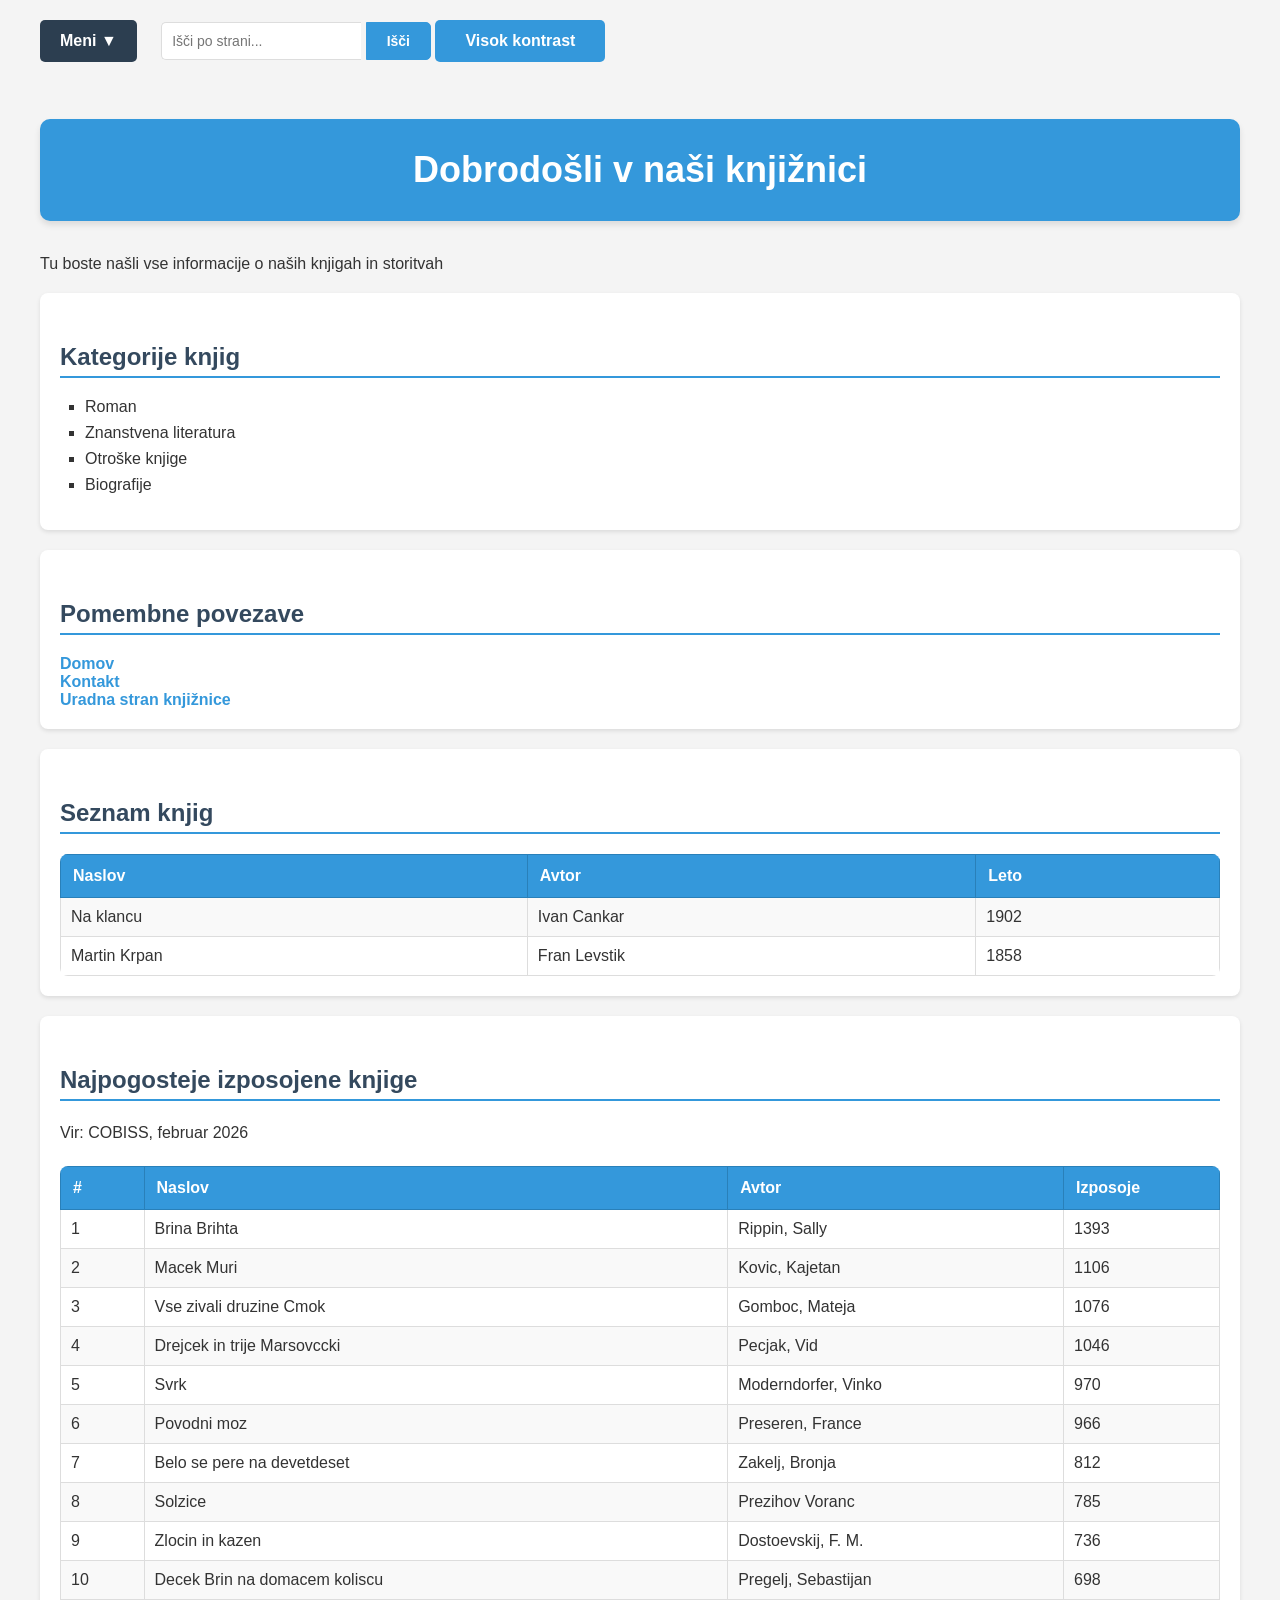
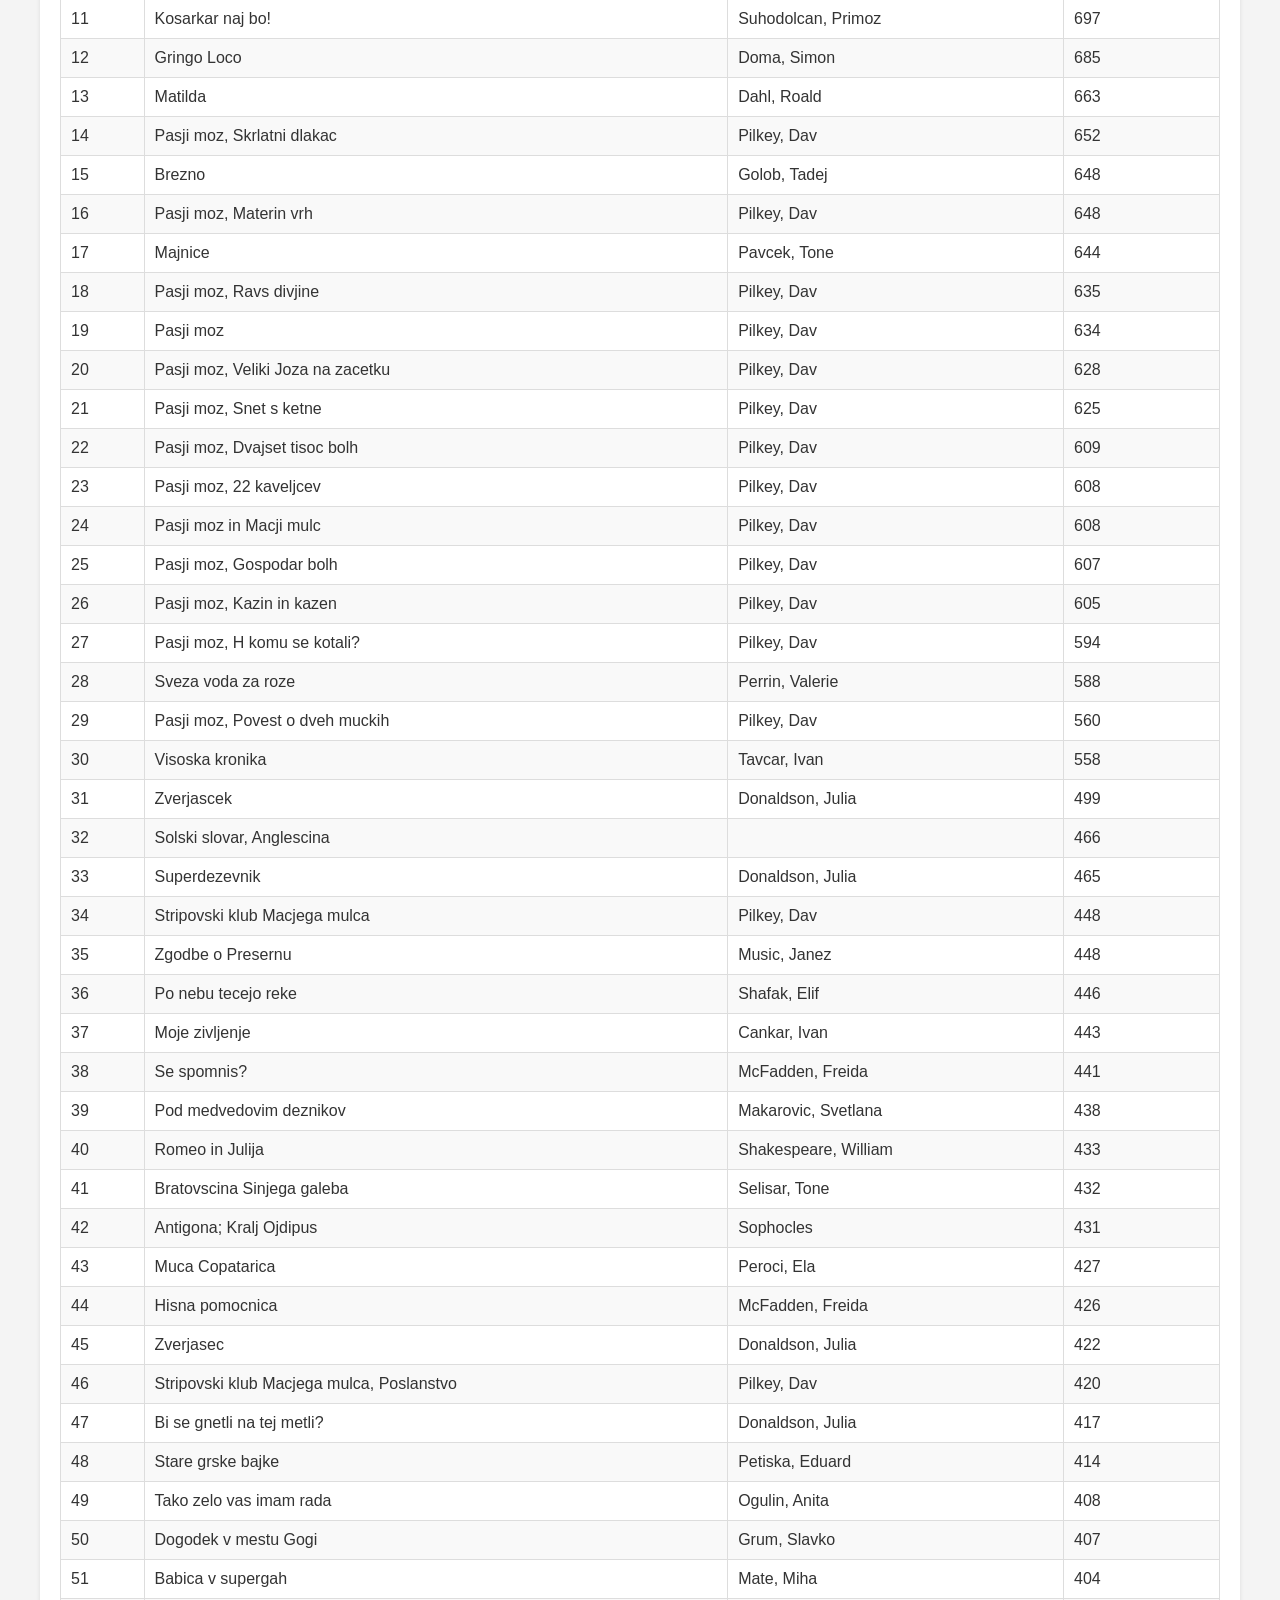
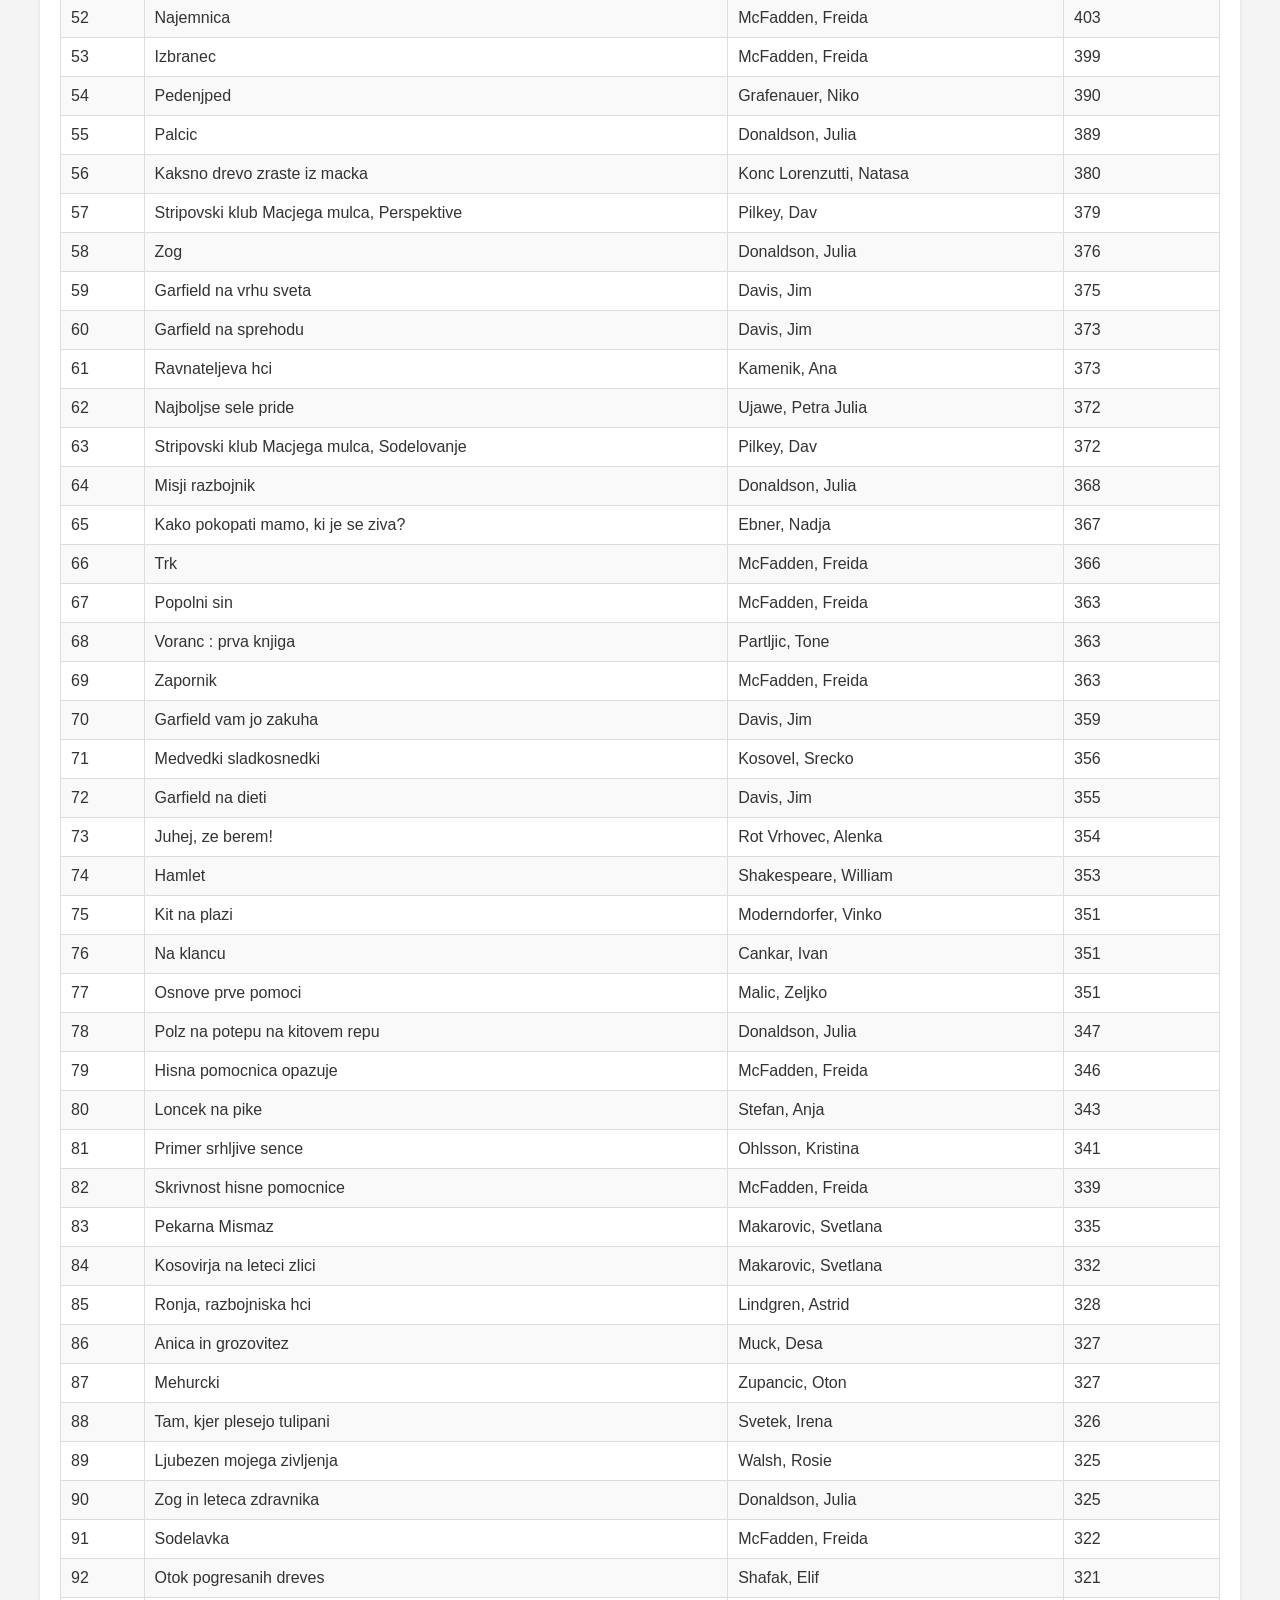
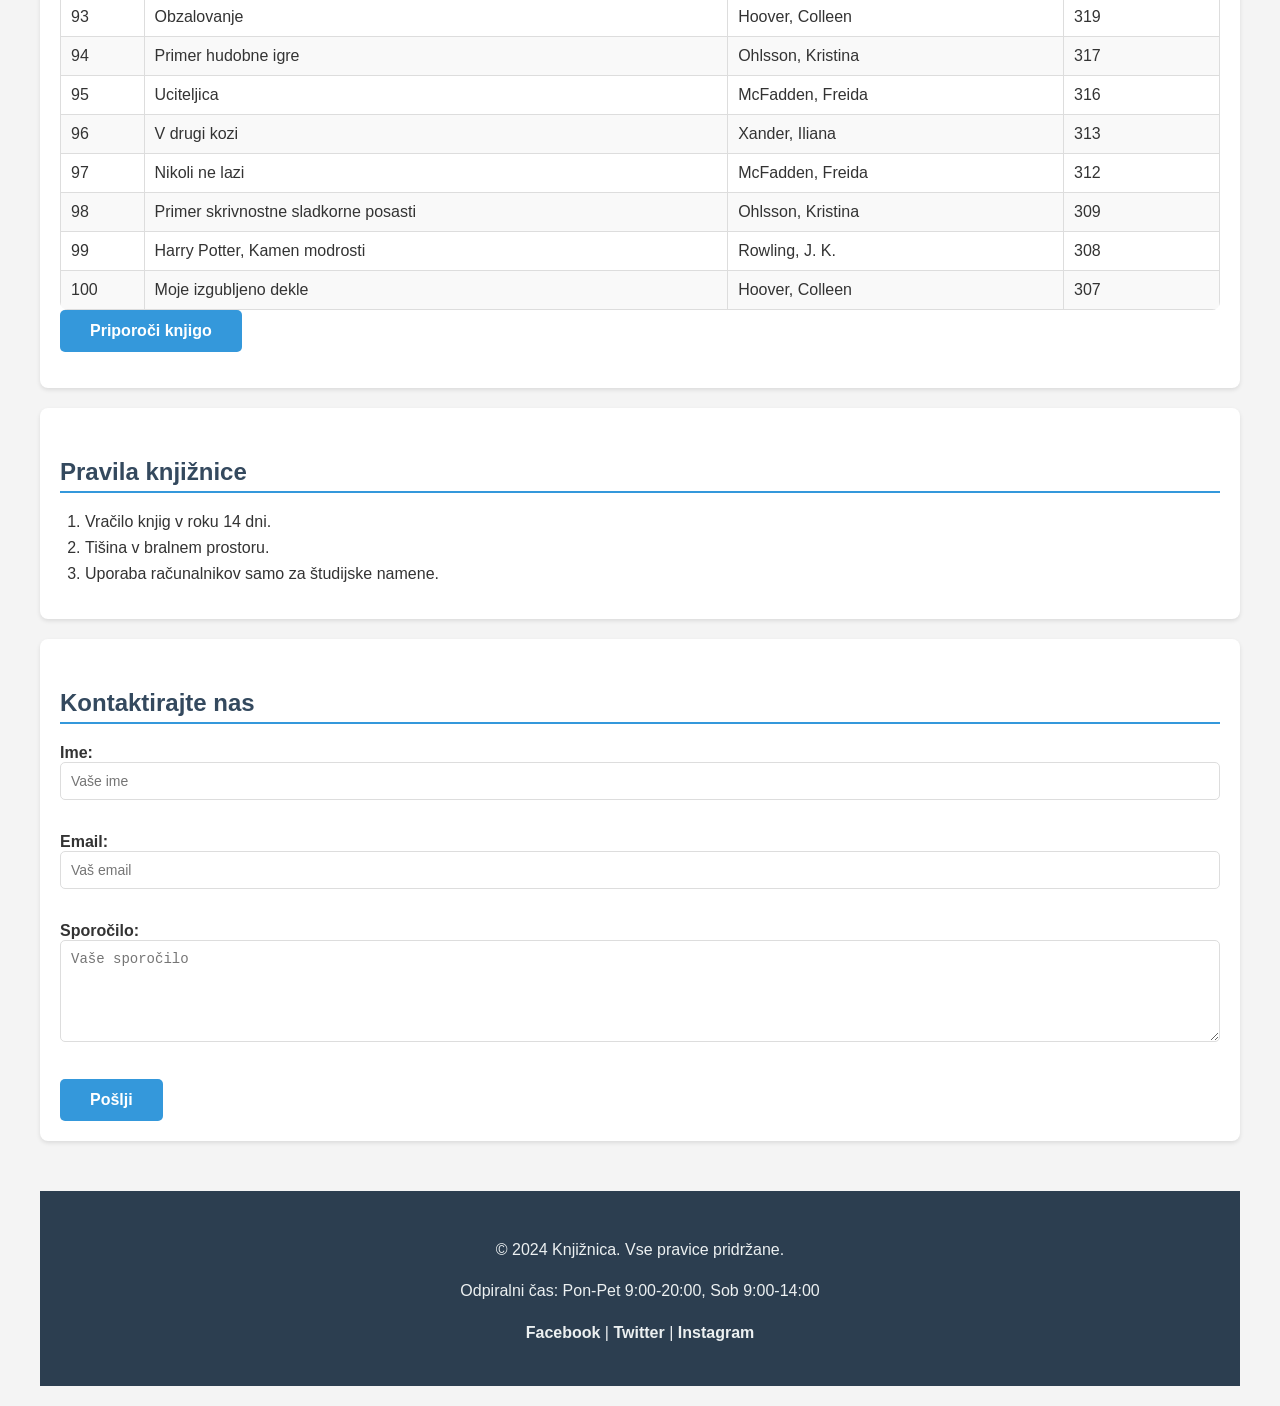
==== wbSample00/index.html @ 74e5d6a6 "ok" ====
<!DOCTYPE html>
<html lang="sl">
<head>
    <meta charset="UTF-8">
    <title>Knjižnica</title>
    <link rel="stylesheet" href="styles.css">
    <meta name="viewport" content="width=device-width, initial-scale=1.0">
</head>
<body>
    <nav class="dropdown-menu">
        <div class="menu-button">Meni ▼</div>
        <ul class="dropdown-content">
            <li><a href="index.html">Domov</a></li>
            <li><a href="#kategorije">Kategorije</a></li>
            <li><a href="#seznam">Seznam knjig</a></li>
            <li><a href="#kontakt">Kontakt</a></li>
        </ul>
    </nav>

    <div class="search-container">
        <input type="text" id="searchInput" placeholder="Išči po strani...">
        <button id="searchButton">Išči</button>
        <button id="contrastBtn">Visok kontrast</button>
    </div>

    <h1 class="header">Dobrodošli v naši knjižnici</h1>
    <p>Tu boste našli vse informacije o naših knjigah in storitvah</p>

    <div class="section" id="kategorije">
        <h2>Kategorije knjig</h2>
        <ul>
            <li>Roman</li>
            <li>Znanstvena literatura</li>
            <li>Otroške knjige</li>
            <li>Biografije</li>
        </ul>
    </div>

    <div class="section">
        <h2>Pomembne povezave</h2>
        <a href="index.html">Domov</a><br>
        <a href="kontakt.html">Kontakt</a><br>
        <a href="https://www.knjiznica.si" target="_blank">Uradna stran knjižnice</a>
    </div>

    <div class="section" id="seznam">
        <h2>Seznam knjig</h2>
        <table>
            <tr>
                <th>Naslov</th>
                <th>Avtor</th>
                <th>Leto</th>
            </tr>
            <tr>
                <td>Na klancu</td>
                <td>Ivan Cankar</td>
                <td>1902</td>
            </tr>
            <tr>
                <td>Martin Krpan</td>
                <td>Fran Levstik</td>
                <td>1858</td>
            </tr>
        </table>
    </div>

    <div class="section">
        <h2>Najpogosteje izposojene knjige</h2>
        <p>Vir: COBISS, februar 2026</p> <!-- NOVO: Vaja 26 - začetek-->
        <table id="cobissTable">
            <thead>
                <tr>
                    <th>#</th>
                    <th>Naslov</th>
                    <th>Avtor</th>
                    <th>Izposoje</th>
                </tr>
            </thead>
            <tbody id="cobissBody"><!-- JS bo vstavil vrstice -->
            </tbody>
        </table> <!-- NOVO: Vaja 26 - konec-->
        <button id="recommendBtn">Priporoči knjigo</button>
        <p id="recommendation"></p>
    </div>

    <div class="section">
        <h2>Pravila knjižnice</h2>
        <ol>
            <li>Vračilo knjig v roku 14 dni.</li>
            <li>Tišina v bralnem prostoru.</li>
            <li>Uporaba računalnikov samo za študijske namene.</li>
        </ol>
    </div>

    <div class="section" id="kontakt">
        <h2>Kontaktirajte nas</h2>
        <form>
            <label for="name">Ime:</label><br>
            <input type="text" id="name" name="name" placeholder="Vaše ime"><br><br>
            <label for="email">Email:</label><br>
            <input type="email" id="email" name="email" placeholder="Vaš email"><br><br>
            <label for="message">Sporočilo:</label><br>
            <textarea id="message" name="message" rows="5" placeholder="Vaše sporočilo"></textarea><br><br>
            <button type="submit">Pošlji</button>
        </form>
    </div>

    <footer>
        <p>© 2024 Knjižnica. Vse pravice pridržane.</p>
        <p>Odpiralni čas: Pon-Pet 9:00-20:00, Sob 9:00-14:00</p>
        <p>
            <a href="#">Facebook</a> |
            <a href="#">Twitter</a> |
            <a href="#">Instagram</a>
        </p>
    </footer>

    <button id="topBtn">↑ Na vrh</button>

    <script>
        const menuButton = document.querySelector('.menu-button');
        const dropdownContent = document.querySelector('.dropdown-content');

        menuButton.addEventListener('click', function(event) {
            event.stopPropagation();
            dropdownContent.classList.toggle('show');
        });

        document.addEventListener('click', function(event) {
            if (!dropdownContent.contains(event.target) && !menuButton.contains(event.target)) {
                dropdownContent.classList.remove('show');
            }
        });

        document.querySelectorAll('.dropdown-content a').forEach(link => {
            link.addEventListener('click', () => {
                dropdownContent.classList.remove('show');
            });
        });
    </script>

    <script src="script.js"></script>
    <script src="cobiss.js"></script>
    <script src="knjiznica.js"></script>
</body>
</html>
---- wbSample00/styles.css ----
body {
    background-color: #f4f4f4;
    font-family: Arial, sans-serif;
    color: #333;
    margin: 0;
    padding: 20px;
    max-width: 1200px;
    margin: 0 auto;
}
h1 {
    color: #2c3e50;
    font-size: 36px;
    text-align: center;
    margin-bottom: 10px;
}
h2 {
    color: #34495e;
    font-size: 24px;
    border-bottom: 2px solid #3498db;
    padding-bottom: 5px;
    margin-top: 30px;
}
p {
    line-height: 1.6;
    font-size: 16px;
}
ul {
    list-style-type: square;
    padding-left: 25px;
}
li {
    margin-bottom: 8px;
    font-size: 16px;
}
ol {
    padding-left: 25px;
}
a {
    color: #3498db;
    text-decoration: none;
    font-weight: bold;
    transition: color 0.3s ease;
}
a:visited {
    color: #9b59b6;
}
a:hover {
    color: #e74c3c;
    text-decoration: underline;
}
a:active {
    color: #c0392b;
}
table {
    width: 100%;
    border-collapse: collapse;
    margin-top: 20px;
    border-radius: 8px;
    overflow: hidden;
}
th {
    background-color: #3498db;
    color: white;
    padding: 12px;
    text-align: left;
    border: 1px solid #2980b9;
}
td {
    padding: 10px;
    border: 1px solid #ddd;
}
tr:nth-child(even) {
    background-color: #f9f9f9;
}
tr:hover {
    background-color: #e8f4f8;
}
.header {
    background-color: #3498db;
    color: white;
    padding: 30px;
    border-radius: 10px;
    box-shadow: 0 4px 6px rgba(0, 0, 0, 0.1);
    margin-bottom: 30px;
}
.section {
    background-color: white;
    padding: 20px;
    margin-bottom: 20px;
    border-radius: 8px;
    box-shadow: 0 2px 4px rgba(0, 0, 0, 0.1);
}
/* Media Queries za odzivnost */
@media (max-width: 768px) {
body {
    padding: 10px;
}

.header {
    padding: 20px;
}

h1 {
    font-size: 28px;
}

table {
    font-size: 14px;
}

th, td {
    padding: 8px;
}
}
@media (max-width: 480px) {
h1 {
    font-size: 24px;
}

h2 {
    font-size: 20px;
}

table {
    font-size: 12px;
}

th, td {
    padding: 6px;
}

.section {
    padding: 15px;
}
}
.dropdown-menu {
    position: relative;
    display: inline-block;
    margin-bottom: 20px;
}
.menu-button {
    background-color: #2c3e50;
    color: white;
    padding: 12px 20px;
    cursor: pointer;
    border-radius: 5px;
    font-weight: bold;
}
.dropdown-content {
    display: none; /* Privzeto skrito */
    position: absolute;
    background-color: white;
    min-width: 200px;
    box-shadow: 0px 8px 16px 0px rgba(0,0,0,0.2);
    z-index: 1;
    list-style: none; /* Odstrani privzete oznake seznama */
    padding: 0;
    margin: 0;
    border-radius: 5px;
    margin-top: 5px
}
.dropdown-content li {
    border-bottom: 1px solid #ddd;
}
.dropdown-content a {
    display: block;
    padding: 12px 16px;
    color: #333;
    text-decoration: none; /* Odstrani podčrtaj */
}
.dropdown-content a:hover {
    background-color: #f1f1f1;
}
.dropdown-content.show {
    display: block;
}
input, textarea {
    width: 100%;
    padding: 10px;
    border: 1px solid #ddd;
    border-radius: 5px;
    font-size: 14px;
    margin-bottom: 15px;
    box-sizing: border-box;
}
button {
    background-color: #3498db;
    color: white;
    padding: 12px 30px;
    border: none;
    border-radius: 5px;
    font-size: 16px;
    font-weight: bold;
    cursor: pointer;
    transition: 0.3s;
}
button:hover {
    background-color: #2980b9;
}
label {
    font-weight: bold;
}
footer {
    background-color: #2c3e50;
    color: #ecf0f1;
    padding: 30px;
    text-align: center;
    margin-top: 50px;
}
footer p {
    margin-bottom: 10px;
}
footer a {
    color: #ecf0f1;
    text-decoration: none;
}
footer a:hover {
    color: #f1c40f;
}
.search-container {
    display: inline-block;
    margin-bottom: 20px;
    margin-left: 20px;
    vertical-align: top;
}
#searchInput {
    padding: 10px;
    border: 1px solid #ddd;
    border-radius: 5px 0 0 5px;
    font-size: 14px;
    width: 200px;
    border-right: none;
    outline: none;
}
#searchButton {
    background-color: #3498db;
    color: white;
    padding: 10px 20px;
    border: 1px solid #3498db;
    border-radius: 0 5px 5px 0;
    cursor: pointer;
    font-size: 14px;
    transition: 0.3s;
}
#searchButton:hover {
    background-color: #2980b9;
}
.highlight {
    background-color: yellow;
    font-weight: bold;
    padding: 2px;
}
/* NOVO: vaja 24 - Gumb Na vrh */
#topBtn {
    display:none;
    position: fixed;
    bottom: 30px;
    right: 30px;
    z-index: 99;
    background-color: #3498db;
    color: white;
    border: none;
    border-radius: 50%;
    width: 100px;
    height: 100px;
    font-size: 20px;
    cursor: pointer;
}
.high-contrast {
    background-color: #000;
    color: #fff;
}
.high-contrast a {
    color: #ff0;
}
.high-contrast button {
    background-color: #fff;
    color: #000;
}
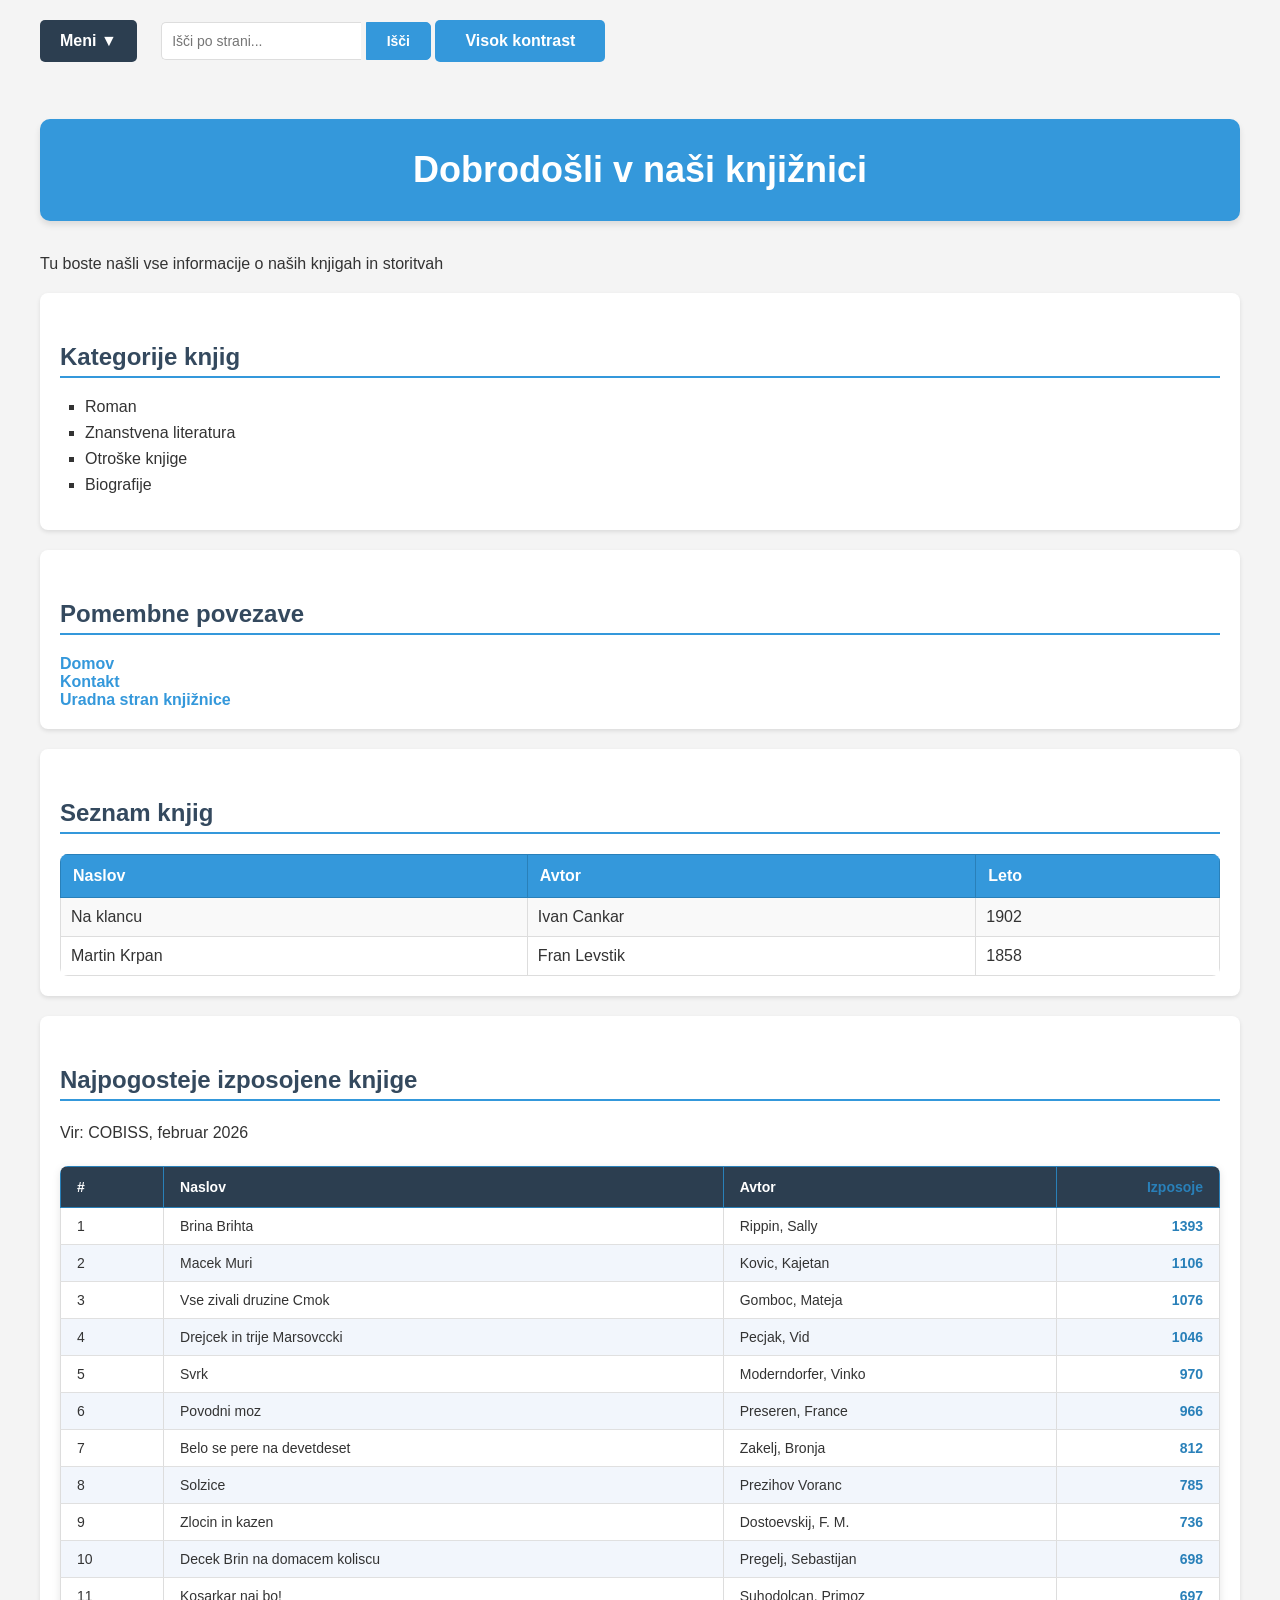
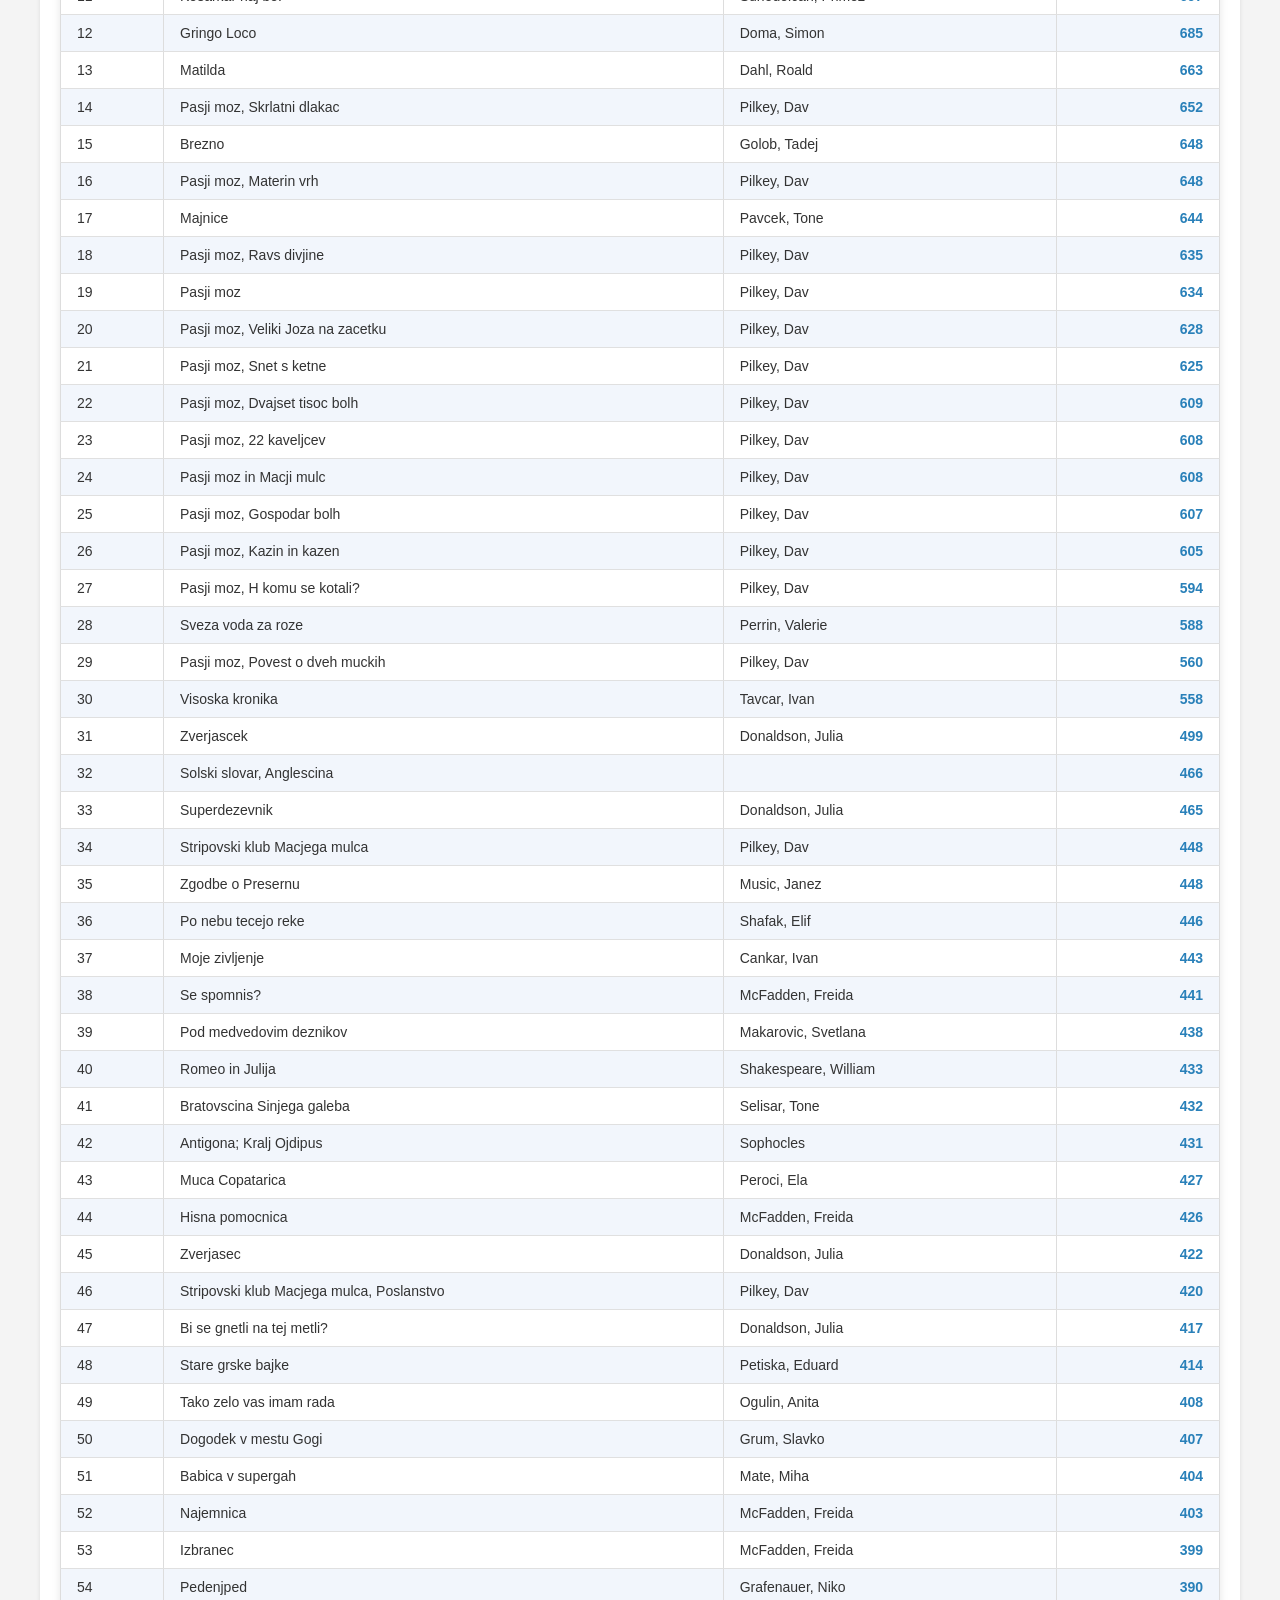
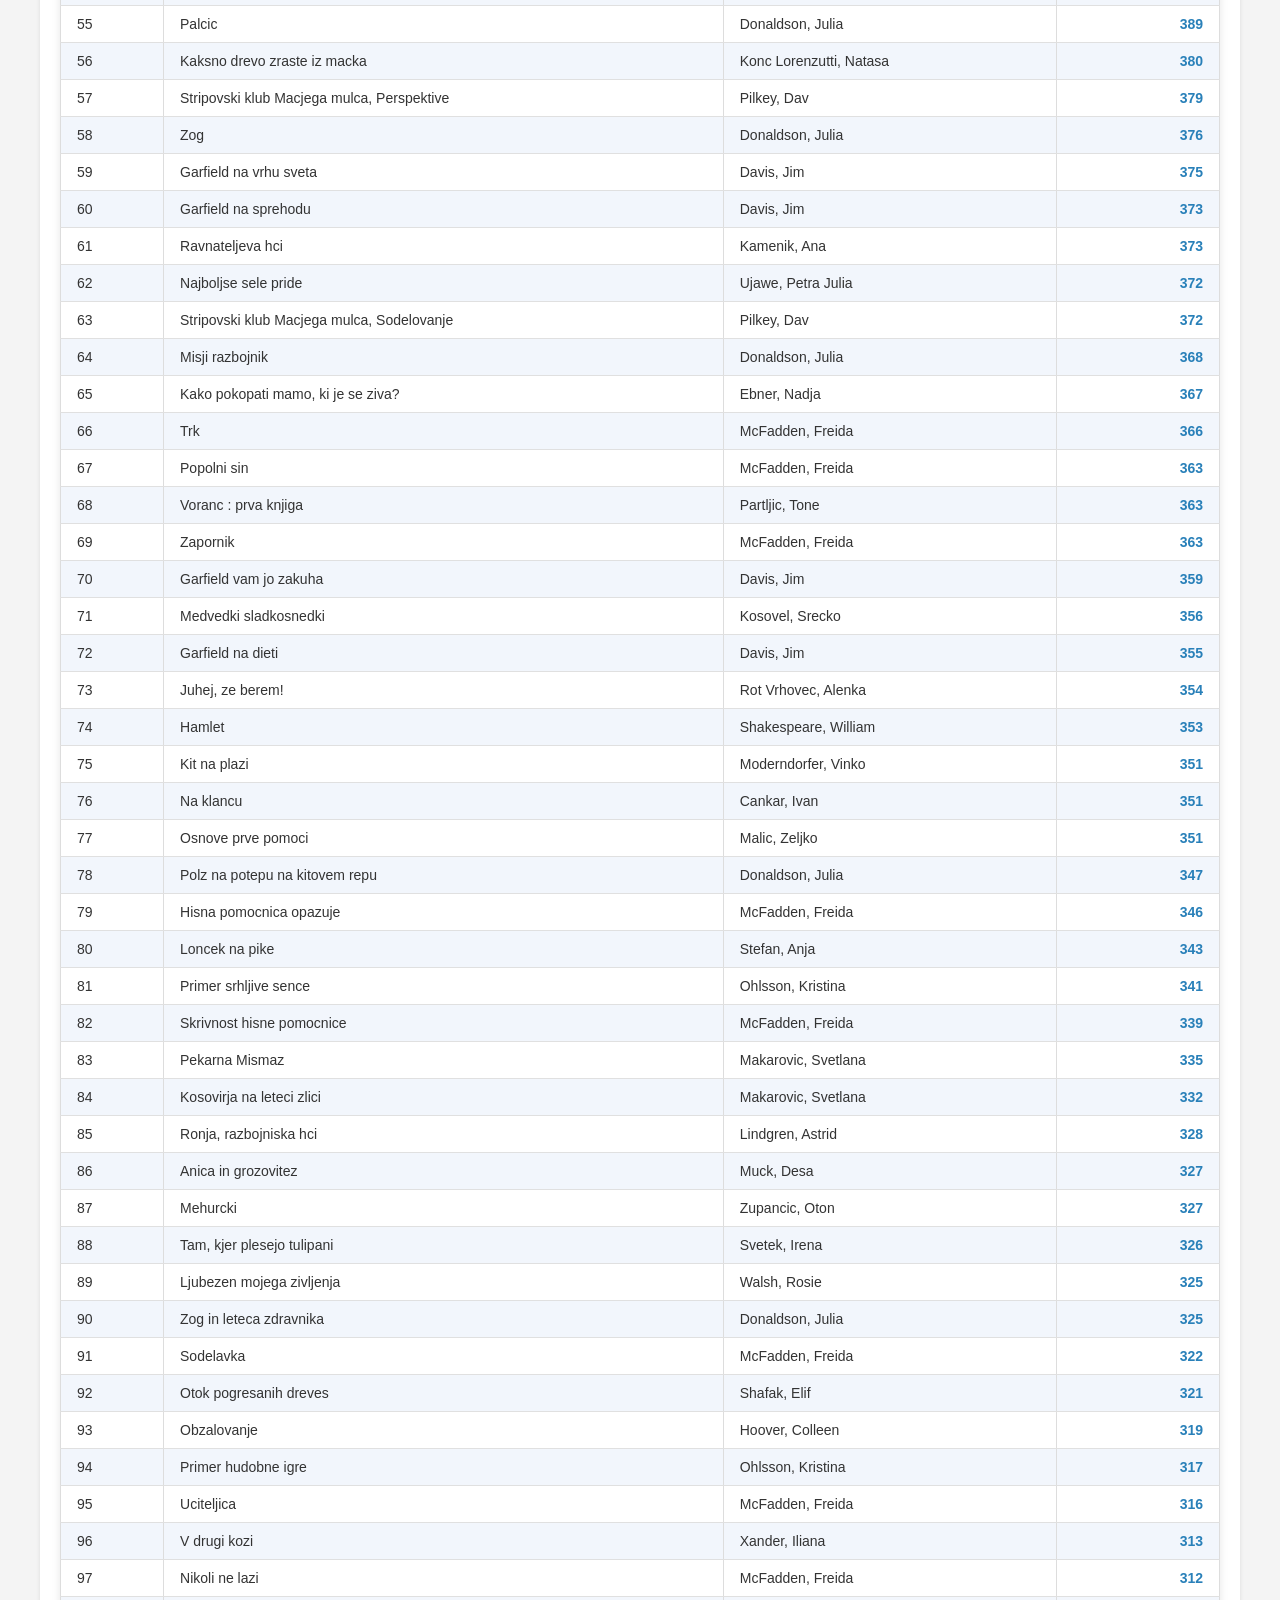
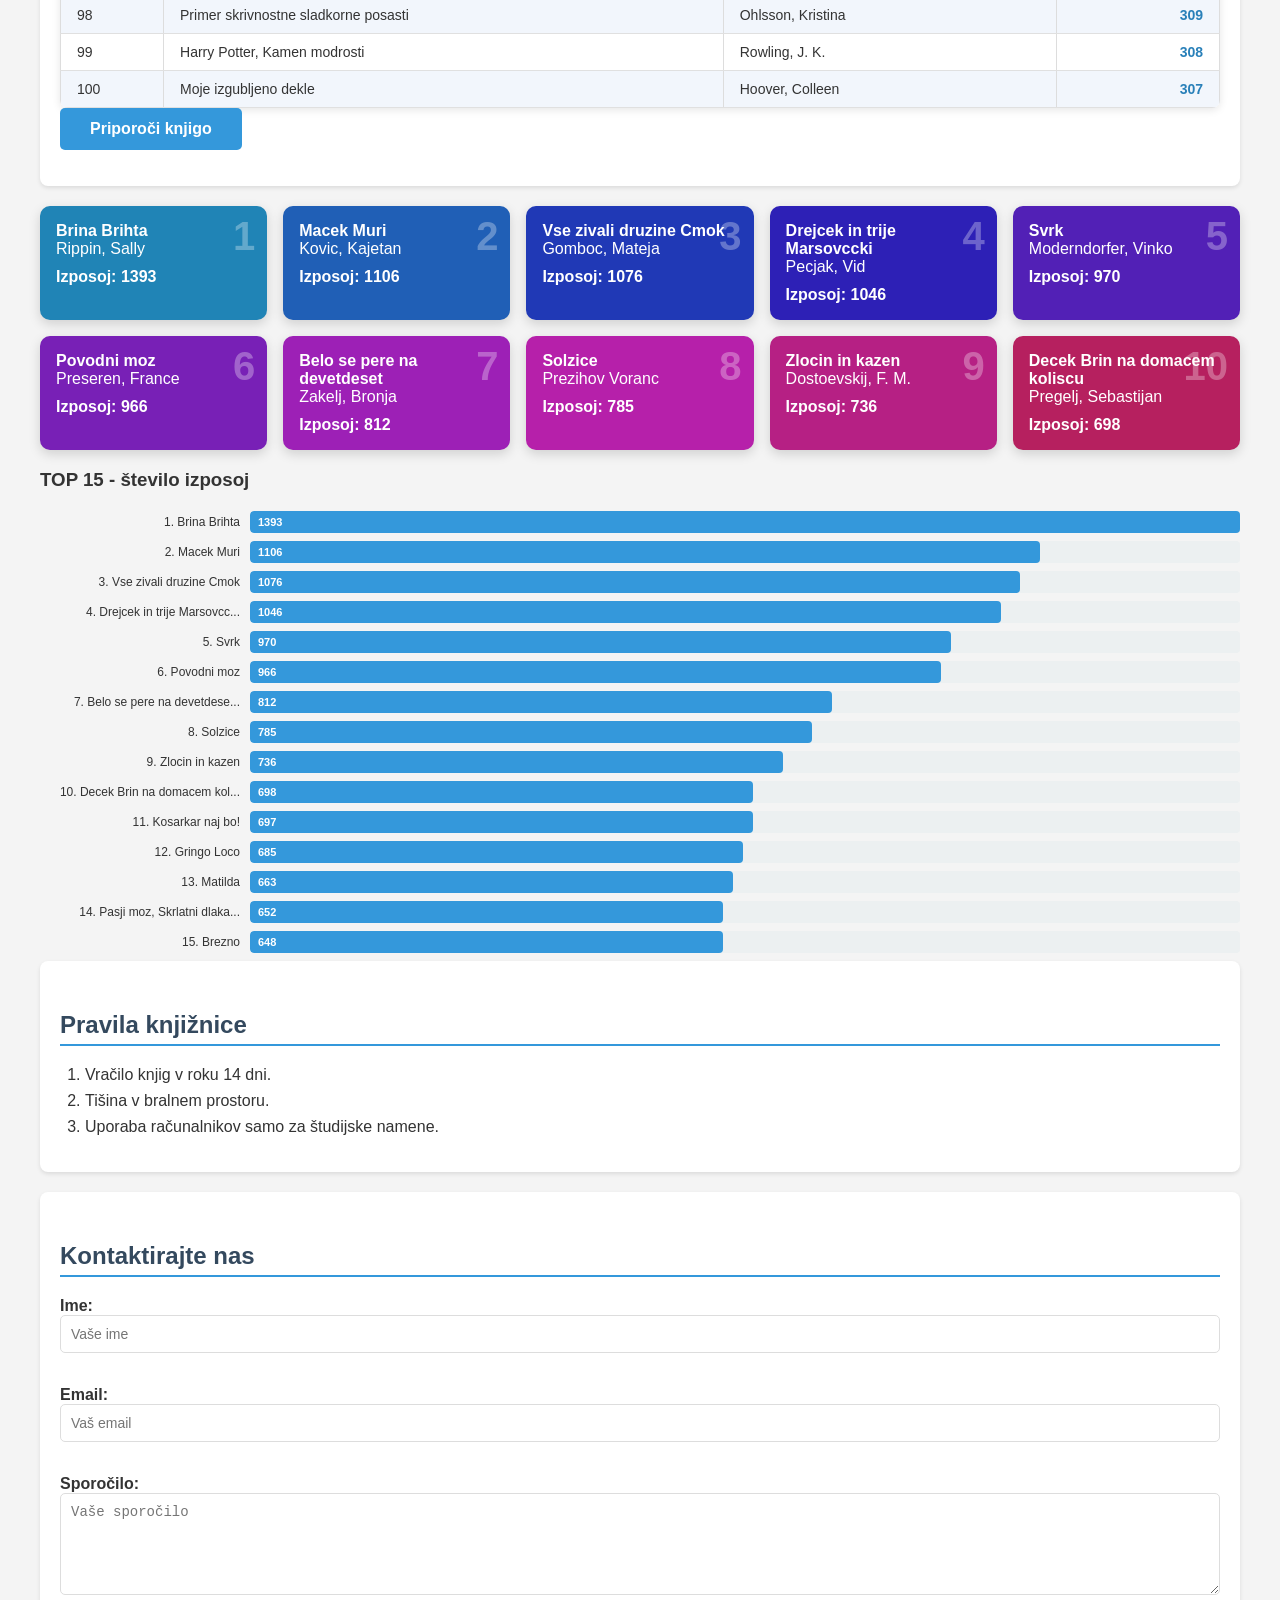
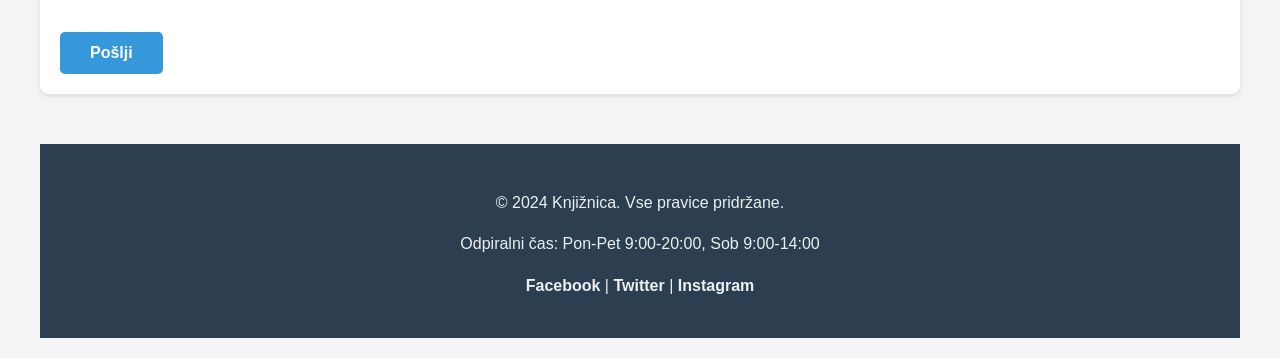
==== commit 26e9b58b: "completed ppt5" ====
--- a/wbSample00/index.html
+++ b/wbSample00/index.html
@@ -66,7 +66,7 @@
 
     <div class="section">
         <h2>Najpogosteje izposojene knjige</h2>
-        <p>Vir: COBISS, februar 2026</p> <!-- NOVO: Vaja 26 - začetek-->
+        <p>Vir: COBISS, februar 2026</p>
         <table id="cobissTable">
             <thead>
                 <tr>
@@ -76,12 +76,15 @@
                     <th>Izposoje</th>
                 </tr>
             </thead>
-            <tbody id="cobissBody"><!-- JS bo vstavil vrstice -->
+            <tbody id="cobissBody">
             </tbody>
-        </table> <!-- NOVO: Vaja 26 - konec-->
+        </table> 
         <button id="recommendBtn">Priporoči knjigo</button>
         <p id="recommendation"></p>
     </div>
+    <div id="top10Container"></div>
+    <h3>TOP 15 - število izposoj</h3>
+    <div id="grafikon"></div>
 
     <div class="section">
         <h2>Pravila knjižnice</h2>
--- a/wbSample00/styles.css
+++ b/wbSample00/styles.css
@@ -276,4 +276,141 @@
 .high-contrast button {
     background-color: #fff;
     color: #000;
-}+}
+
+/* Grafikon TOP 15 */
+#grafikon {
+    margin-top: 20px;
+    font-family: Arial, sans-serif;
+}
+
+.graf-vrstica {
+    display: flex;
+    align-items: center;
+    margin-bottom: 8px;
+    gap: 10px;
+}
+
+.graf-oznaka {
+    width: 200px;
+    font-size: 12px;
+    text-align: right;
+    white-space: nowrap;
+    overflow: hidden;
+    text-overflow: ellipsis;
+    flex-shrink: 0;
+}
+
+.graf-trak-ozadje {
+    flex: 1;
+    background: #ecf0f1;
+    border-radius: 4px;
+    height: 22px;
+    overflow: hidden;
+}
+
+.graf-trak {
+    height: 100%;
+    background: #3498db;
+    border-radius: 4px;
+    display: flex;
+    align-items: center;
+    padding-left: 8px;
+    color: white;
+    font-size: 11px;
+    font-weight: bold;
+    transition: width 0.8s ease;
+}
+
+/* Prikaz TOP10 */
+#top10Container {
+    display: grid;
+    grid-template-columns: repeat(auto-fill, minmax(220px, 1fr));
+    gap: 16px;
+}
+
+.knjiga-kartica {
+    border-radius: 10px;
+    padding: 16px;
+    color: white;
+    position: relative;
+    box-shadow: 0 4px 12px rgba(0, 0, 0, 0.15);
+}
+
+.kartica-rang {
+    font-size: 2.5em;
+    font-weight: bold;
+    opacity: 0.3;
+    position: absolute;
+    top: 8px;
+    right: 12px;
+}
+
+.kartica-naslov {
+    font-weight: bold;
+}
+
+.kartica-stevilo {
+    margin-top: 10px;
+    font-weight: bold;
+}
+
+/* razred sortable za razvrscanje po stolpcih tabele cobissTable */
+.sortable {
+    cursor: pointer;
+    user-select: none;
+}
+
+.sortable:hover {
+    background-color: #1a252f;
+}
+
+.sort-asc::after {
+    content: " ▲";
+}
+
+.sort-desc::after {
+    content: " ▼";
+}
+
+/* Stil tabele cobissTable */
+#cobissTable {
+    width: 100%;
+    border-collapse: collapse;
+    font-family: Arial, sans-serif;
+    font-size: 14px;
+    box-shadow: 0 2px 8px rgba(0, 0, 0, 0.1);
+}
+
+#cobissTable th {
+    background-color: #2c3e50;
+    color: white;
+    padding: 12px 16px;
+    text-align: left;
+    position: sticky;
+    top: 0;
+}
+
+#cobissTable td {
+    padding: 10px 16px;
+    border-bottom: 1px solid #e0e0e0;
+}
+
+/* Zebra vzorec */
+#cobissTable tbody tr:nth-child(even) {
+    background-color: #f2f6fc;
+}
+
+/* Hover efekt */
+#cobissTable tbody tr:hover {
+    background-color: #d6eaf8;
+    cursor: pointer;
+}
+
+/* Stolpec z izposojami - desno poravnan */
+#cobissTable td:last-child,
+#cobissTable th:last-child {
+    text-align: right;
+    font-weight: bold;
+    color: #2980b9;
+}
